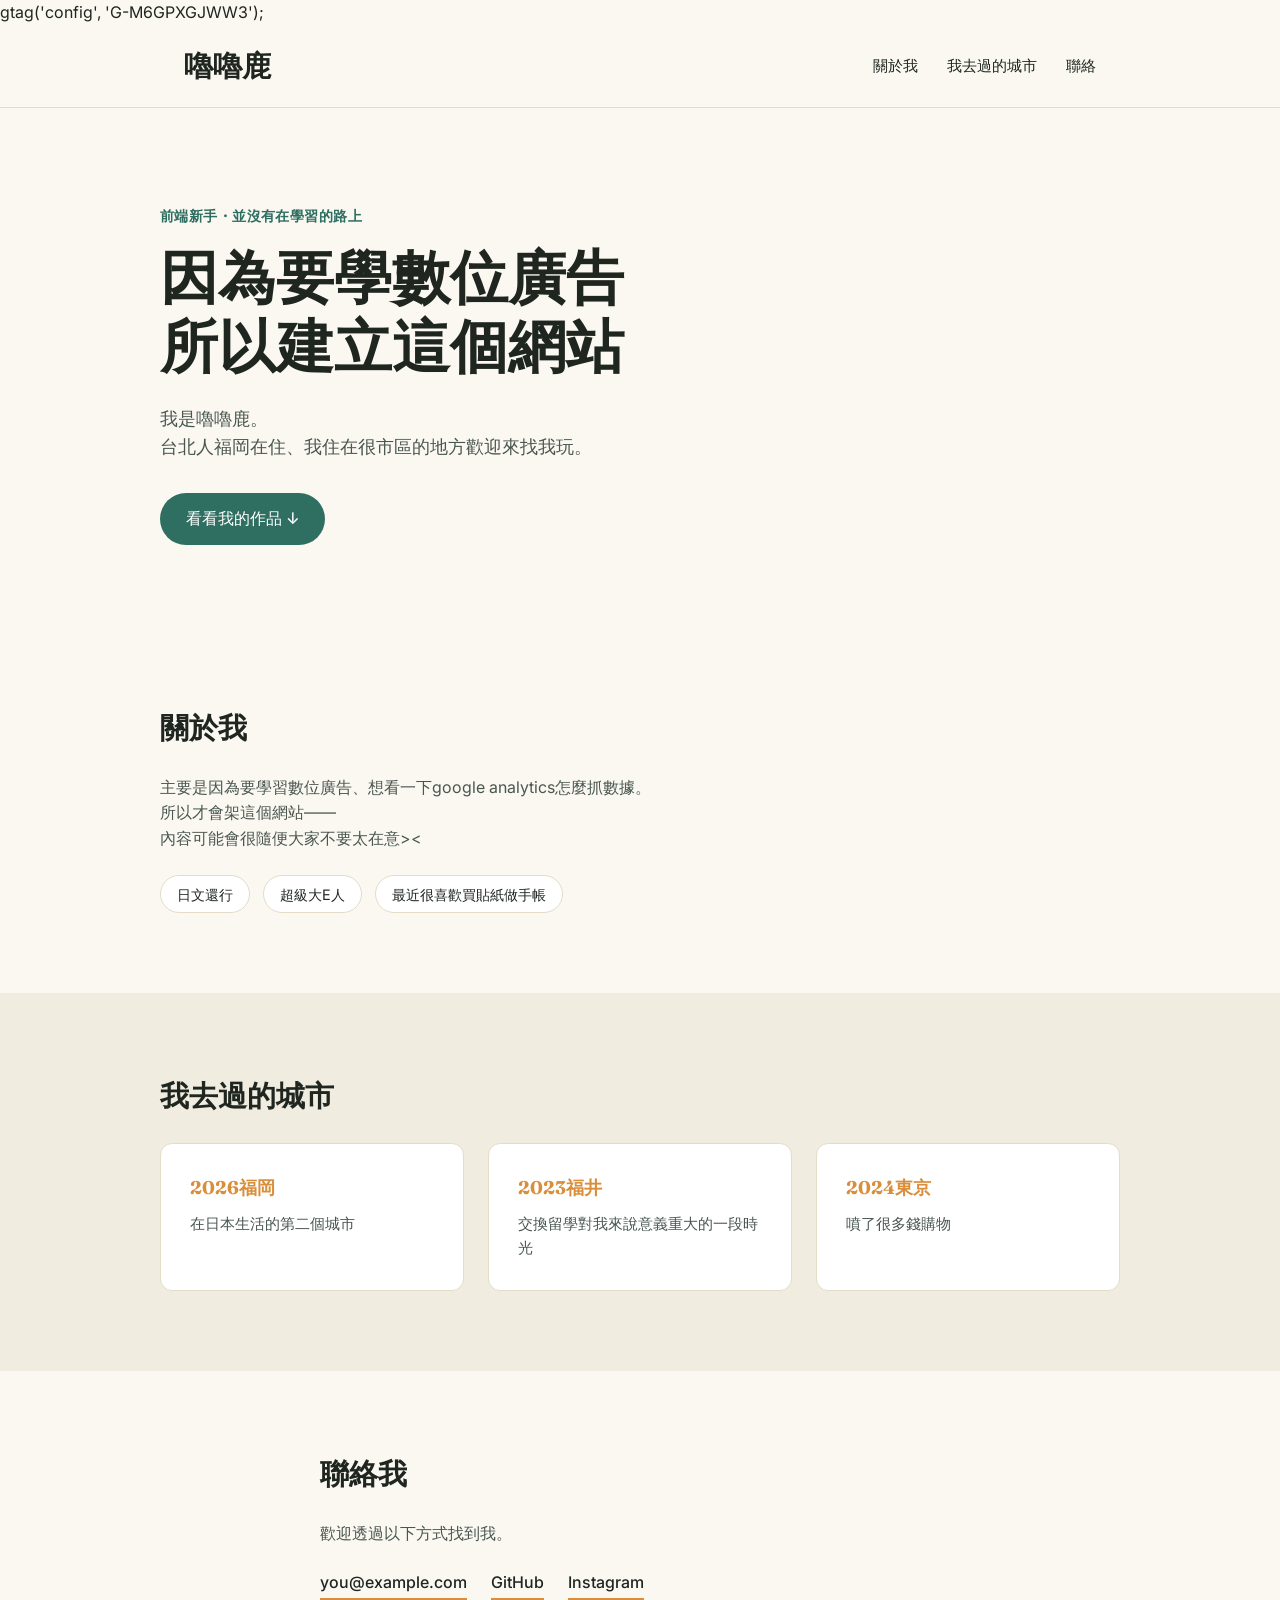
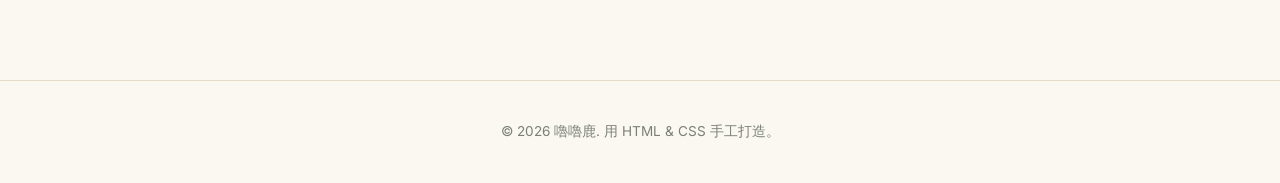
==== index.html @ cd76aa34 "Update index.html" ====
<!DOCTYPE html>
<!-- 
  這是一個「個人作品集」網站的範例。
  每個區塊都有註解說明「這是什麼」跟「為什麼這樣寫」,
  你可以直接改文字內容,先不用管 CSS 怎麼運作。
-->
<html lang="zh-Hant">
<head>
  <meta charset="UTF-8">
  <!-- viewport 這行讓網站在手機上也能正常縮放,幾乎每個網站都要加 -->
  
  <!-- Google tag (gtag.js) -->
<script async src="https://www.googletagmanager.com/gtag/js?id=G-M6GPXGJWW3"></script>
<script>
  window.dataLayer = window.dataLayer || [];
  function gtag(){dataLayer.push(arguments);}
  gtag('js', new Date());

  <!-- Google Tag Manager -->
<script>(function(w,d,s,l,i){w[l]=w[l]||[];w[l].push({'gtm.start':
new Date().getTime(),event:'gtm.js'});var f=d.getElementsByTagName(s)[0],
j=d.createElement(s),dl=l!='dataLayer'?'&l='+l:'';j.async=true;j.src=
'https://www.googletagmanager.com/gtm.js?id='+i+dl;f.parentNode.insertBefore(j,f);
})(window,document,'script','dataLayer','GTM-KRPF23CX');</script>
<!-- End Google Tag Manager -->

  gtag('config', 'G-M6GPXGJWW3');
</script>
  
  
  <meta name="viewport" content="width=device-width, initial-scale=1.0">
  <title>嚕嚕鹿 | 為了做一個網站所以做了這個網站</title>

  <!-- 從 Google Fonts 載入兩套字型:一套當標題用、一套當內文用 -->
  <link rel="preconnect" href="https://fonts.googleapis.com">
  <link href="https://fonts.googleapis.com/css2?family=Fraunces:opsz,wght@9..144,500;9..144,600&family=Inter:wght@400;500;600&display=swap" rel="stylesheet">

  <!-- 連結到外部的 CSS 檔案,負責控制外觀 -->
  <link rel="stylesheet" href="style.css">
</head>
<body>
  <!-- Google Tag Manager (noscript) -->
<noscript><iframe src="https://www.googletagmanager.com/ns.html?id=GTM-KRPF23CX"
height="0" width="0" style="display:none;visibility:hidden"></iframe></noscript>
<!-- End Google Tag Manager (noscript) -->

  <!-- ============ 導覽列 ============ -->
  <header class="nav">
    <div class="nav-inner">
      <span class="nav-logo">嚕嚕鹿</span>
      <nav class="nav-links">
        <a href="#about">關於我</a>
        <a href="#projects">我去過的城市</a>
        <a href="#contact">聯絡</a>
      </nav>
    </div>
  </header>

  <!-- ============ Hero 區塊(網站最上方的主視覺) ============ -->
  <section class="hero">
    <div class="hero-inner">
      <p class="hero-eyebrow">前端新手・並沒有在學習的路上</p>
      <h1 class="hero-title">
        因為要學數位廣告<br>
        所以建立這個網站
      </h1>
      <p class="hero-sub">
        我是嚕嚕鹿。<br>
        台北人福岡在住、我住在很市區的地方歡迎來找我玩。
      </p>
      <a href="#projects" class="hero-cta">看看我的作品 ↓</a>
    </div>
  </section>

  <!-- ============ 關於我 ============ -->
  <section id="about" class="section">
    <div class="section-inner">
      <h2 class="section-title">關於我</h2>
      <p class="section-text">
        主要是因為要學習數位廣告、想看一下google analytics怎麼抓數據。<br>
        所以才會架這個網站——<br>
        內容可能會很隨便大家不要太在意><
      </p>
      <ul class="skills">
        <li>日文還行</li>
        <li>超級大E人</li>
        <li>最近很喜歡買貼紙做手帳</li>
      </ul>
    </div>
  </section>

  <!-- ============ 作品區塊 ============ -->
  <section id="projects" class="section section-alt">
    <div class="section-inner">
      <h2 class="section-title">我去過的城市</h2>

      <!-- 每一張卡片代表一個作品,之後可以直接複製這一整塊來新增作品 -->
      <div class="project-grid">

        <article class="project-card">
          <h3>2026福岡</h3>
          <p>在日本生活的第二個城市</p>
        </article>

        <article class="project-card">
          <h3>2023福井</h3>
          <p>交換留學對我來說意義重大的一段時光</p></p>
        </article>

        <article class="project-card">
          <h3>2024東京</h3>
          <p>噴了很多錢購物</p>
        </article>

      </div>
    </div>
  </section>

  <!-- ============ 聯絡方式 ============ -->
  <section id="contact" class="section">
    <div class="section-inner section-inner-narrow">
      <h2 class="section-title">聯絡我</h2>
      <p class="section-text">
        歡迎透過以下方式找到我。
      </p>
      <div class="contact-links">
        <a href="mailto:you@example.com">you@example.com</a>
        <a href="https://github.com/yourname" target="_blank" rel="noopener">GitHub</a>
        <a href="https://www.instagram.com/_luluen/"target="_blank" rel="noopener">Instagram</a>
      </div>
    </div>
  </section>

  <footer class="footer">
    <p>&copy; 2026 嚕嚕鹿. 用 HTML &amp; CSS 手工打造。</p>
  </footer>

</body>
</html>
---- style.css ----
/* ============================================
   設計參數 (design tokens)
   全部集中寫在這裡,之後想換整體配色,
   只需要改這幾行,不用滿頁去找顏色代碼。
   ============================================ */
:root {
  --color-bg: #FBF8F2;        /* 頁面背景色:溫暖的米白 */
  --color-ink: #1F2620;       /* 主要文字色:深墨綠,比純黑柔和 */
  --color-primary: #2F6F62;   /* 主色:沉穩的墨綠,用在深色區塊 */
  --color-accent: #D98E3B;    /* 強調色:芥末黃橘,用在按鈕、重點文字 */
  --color-line: #E4DCC8;      /* 分隔線/邊框的淺色 */

  --font-display: 'Fraunces', Georgia, serif;   /* 標題用的襯線字體,較有個性 */
  --font-body: 'Inter', -apple-system, sans-serif; /* 內文用的無襯線字體,好閱讀 */

  --max-width: 960px; /* 內容區塊的最大寬度,避免螢幕太寬時字排太長 */
}

/* ============================================
   基礎重置
   瀏覽器預設的邊界、字型不一致,先統一清掉
   ============================================ */
* {
  margin: 0;
  padding: 0;
  box-sizing: border-box; /* 讓 padding 不會撐大元素的實際寬度 */
}

html {
  scroll-behavior: smooth; /* 點導覽列連結時,平滑捲動而不是瞬間跳過去 */
}

body {
  font-family: var(--font-body);
  color: var(--color-ink);
  background: var(--color-bg);
  line-height: 1.6;
}

a {
  color: inherit;
  text-decoration: none;
}

ul {
  list-style: none;
}

/* ============================================
   導覽列
   ============================================ */
.nav {
  position: sticky; /* 往下捲動時,導覽列會黏在畫面最上方 */
  top: 0;
  background: var(--color-bg);
  border-bottom: 1px solid var(--color-line);
  z-index: 10;
}

.nav-inner {
  max-width: var(--max-width);
  margin: 0 auto;
  padding: 1.1rem 1.5rem;
  display: flex;
  justify-content: space-between;
  align-items: center;
}

.nav-logo {
  font-family: var(--font-display);
  font-weight: 600;
  font-size: 1.8rem;
}

.nav-links {
  display: flex;
  gap: 1.8rem;
  font-size: 0.95rem;
}

.nav-links a:hover {
  color: var(--color-primary);
}

/* ============================================
   Hero 區塊(首屏主視覺)
   ============================================ */
.hero {
  padding: 6rem 1.5rem 5rem;
}

.hero-inner {
  max-width: var(--max-width);
  margin: 0 auto;
}

.hero-eyebrow {
  color: var(--color-primary);
  font-weight: 600;
  font-size: 0.9rem;
  letter-spacing: 0.03em;
  margin-bottom: 1rem;
}

.hero-title {
  font-family: var(--font-display);
  font-size: clamp(2.2rem, 5vw, 3.6rem); /* 字體大小會隨螢幕寬度自動縮放 */
  font-weight: 600;
  line-height: 1.2;
  margin-bottom: 1.5rem;
}

.hero-sub {
  max-width: 32rem;
  font-size: 1.1rem;
  color: #4A5750;
  margin-bottom: 2rem;
}

.hero-cta {
  display: inline-block;
  background: var(--color-primary);
  color: #fff;
  padding: 0.8rem 1.6rem;
  border-radius: 999px; /* 999px 會讓角變成完全的圓弧,做成膠囊形按鈕 */
  font-weight: 500;
  transition: transform 0.15s ease, background 0.15s ease;
}

.hero-cta:hover {
  background: #255950;
  transform: translateY(-2px); /* 滑鼠移過去時,按鈕輕微往上浮動 */
}

/* ============================================
   一般區塊(關於我 / 旅遊 / 聯絡)共用樣式
   ============================================ */
.section {
  padding: 5rem 1.5rem;
}

/* section-alt 用來讓「旅遊」區塊的背景跟其他區塊做出區隔 */
.section-alt {
  background: #F1ECE0;
}

.section-inner {
  max-width: var(--max-width);
  margin: 0 auto;
}

.section-inner-narrow {
  max-width: 40rem; /* 聯絡區塊內容較少,寬度縮窄讓排版更緊湊 */
}

.section-title {
  font-family: var(--font-display);
  font-size: 1.8rem;
  font-weight: 600;
  margin-bottom: 1.5rem;
}

.section-text {
  max-width: 38rem;
  color: #4A5750;
  margin-bottom: 1.5rem;
}

/* ============================================
   關於我：技能標籤
   ============================================ */
.skills {
  display: flex;
  gap: 0.8rem;
  flex-wrap: wrap;
}

.skills li {
  background: #fff;
  border: 1px solid var(--color-line);
  padding: 0.4rem 1rem;
  border-radius: 999px;
  font-size: 0.9rem;
}

/* ============================================
   旅遊卡片
   ============================================ */
.project-grid {
  display: grid;
  grid-template-columns: repeat(auto-fit, minmax(240px, 1fr)); /* 螢幕變窄時自動改成一欄 */
  gap: 1.5rem;
}

.project-card {
  background: #fff;
  border: 1px solid var(--color-line);
  border-radius: 12px;
  padding: 1.8rem;
  transition: box-shadow 0.15s ease;
}

.project-card:hover {
  box-shadow: 0 8px 24px rgba(31, 38, 32, 0.08);
}

.project-card h3 {
  font-family: var(--font-display);
  font-size: 1.15rem;
  margin-bottom: 0.6rem;
  color: var(--color-accent);
}

.project-card p {
  font-size: 0.95rem;
  color: #4A5750;
}

/* ============================================
   聯絡方式
   ============================================ */
.contact-links {
  display: flex;
  gap: 1.5rem;
  font-weight: 500;
}

.contact-links a {
  border-bottom: 2px solid var(--color-accent);
  padding-bottom: 2px;
}

.contact-links a:hover {
  color: var(--color-primary);
  border-color: var(--color-primary);
}

/* ============================================
   頁尾
   ============================================ */
.footer {
  text-align: center;
  padding: 2.5rem 1.5rem;
  color: #7A8078;
  font-size: 0.85rem;
  border-top: 1px solid var(--color-line);
}

/* ============================================
   手機版微調
   ============================================ */
@media (max-width: 600px) {
  .nav-links {
    gap: 1rem;
    font-size: 0.85rem;
  }
  .hero {
    padding: 4rem 1.2rem 3rem;
  }
}
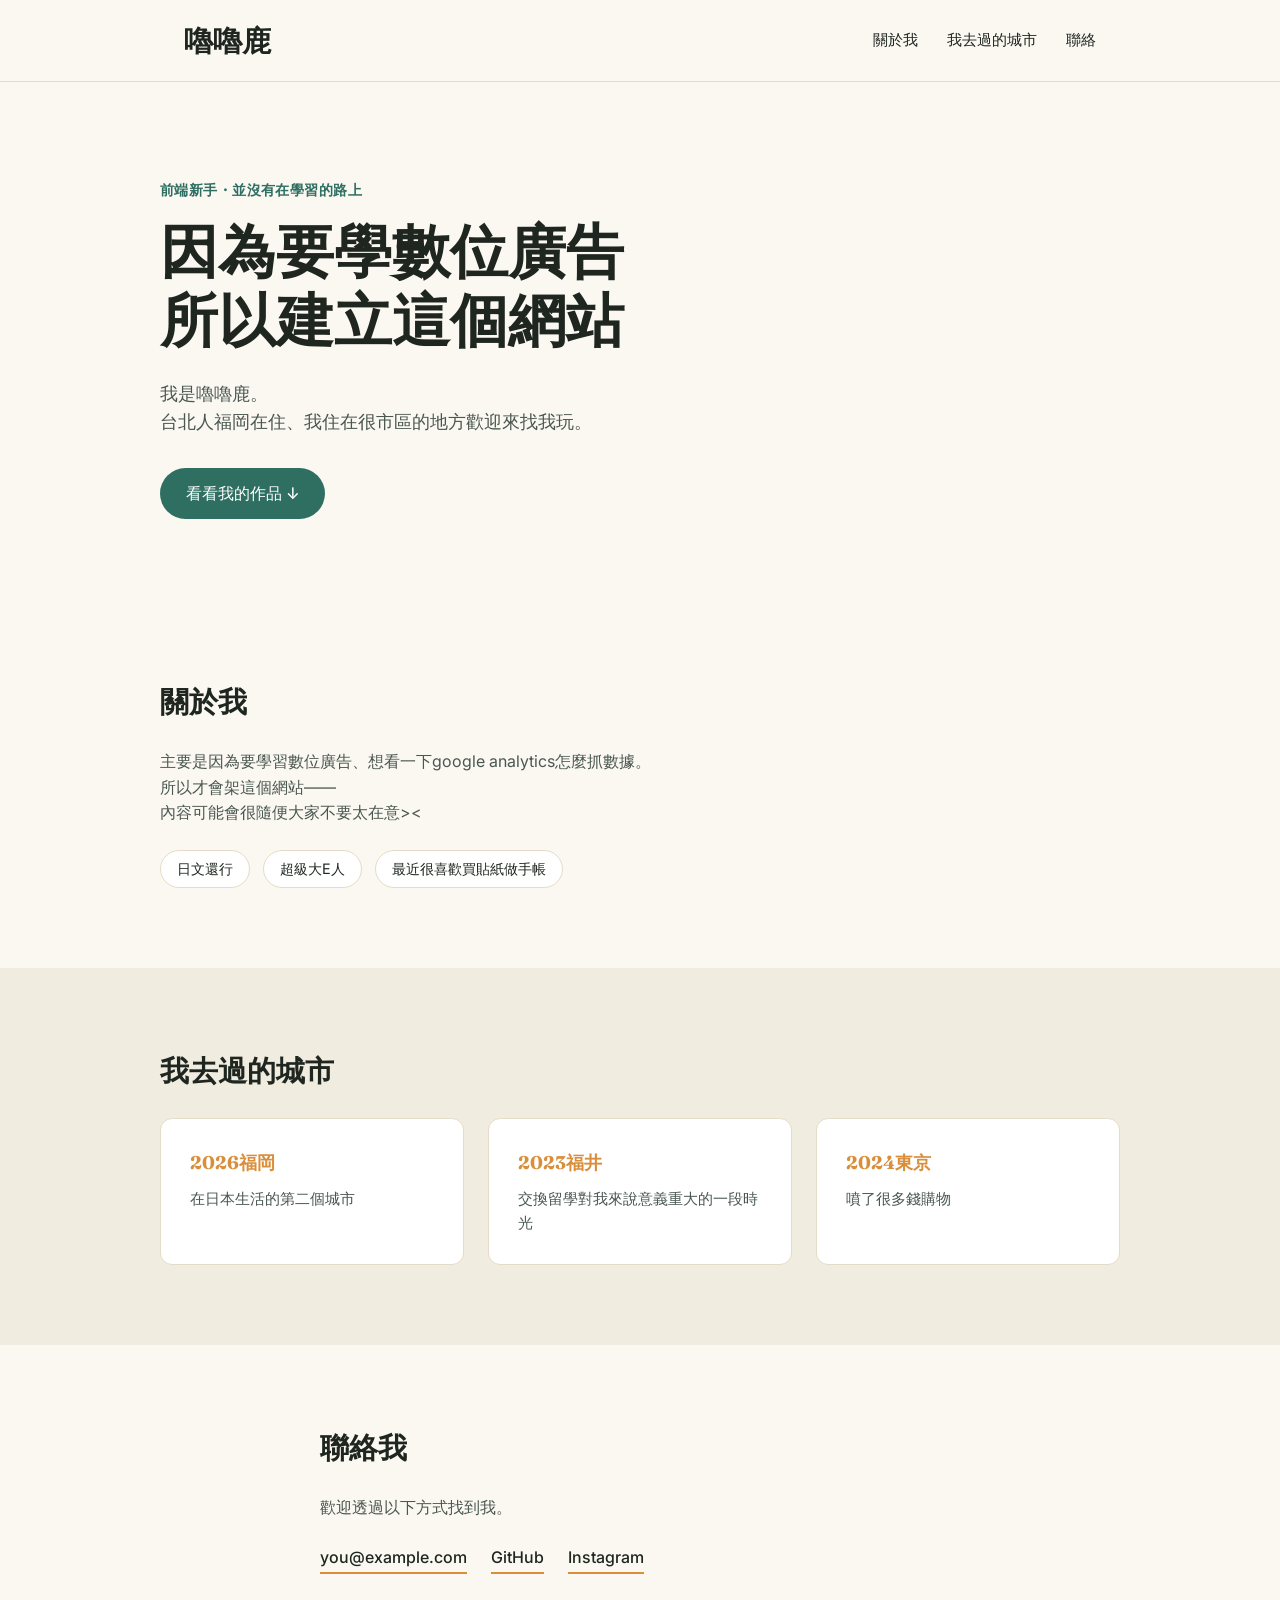
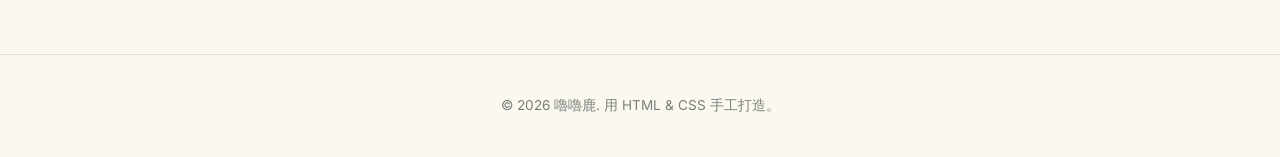
==== commit f69e50b7: "Update index.html" ====
--- a/index.html
+++ b/index.html
@@ -16,6 +16,11 @@
   function gtag(){dataLayer.push(arguments);}
   gtag('js', new Date());
 
+  gtag('config', 'G-M6GPXGJWW3');
+</script>
+
+
+  
   <!-- Google Tag Manager -->
 <script>(function(w,d,s,l,i){w[l]=w[l]||[];w[l].push({'gtm.start':
 new Date().getTime(),event:'gtm.js'});var f=d.getElementsByTagName(s)[0],
@@ -24,8 +29,7 @@
 })(window,document,'script','dataLayer','GTM-KRPF23CX');</script>
 <!-- End Google Tag Manager -->
 
-  gtag('config', 'G-M6GPXGJWW3');
-</script>
+  
   
   
   <meta name="viewport" content="width=device-width, initial-scale=1.0">
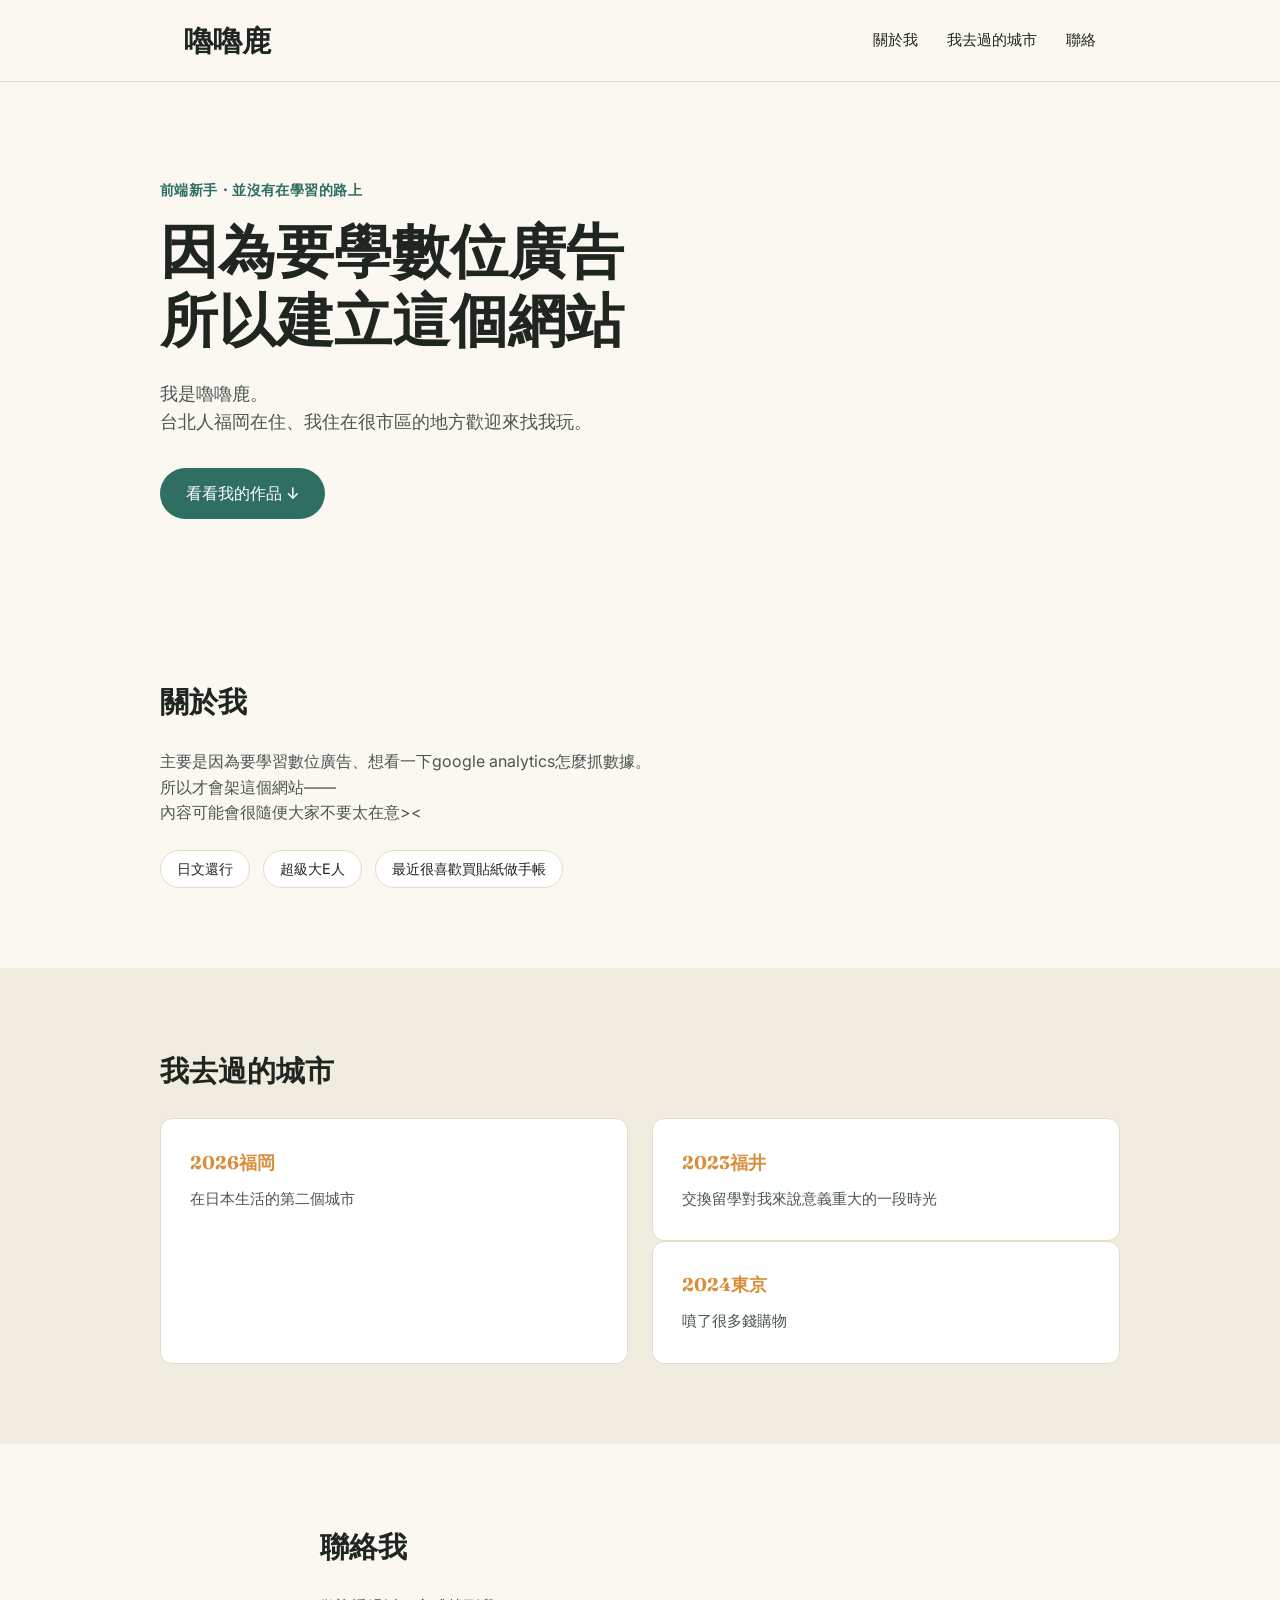
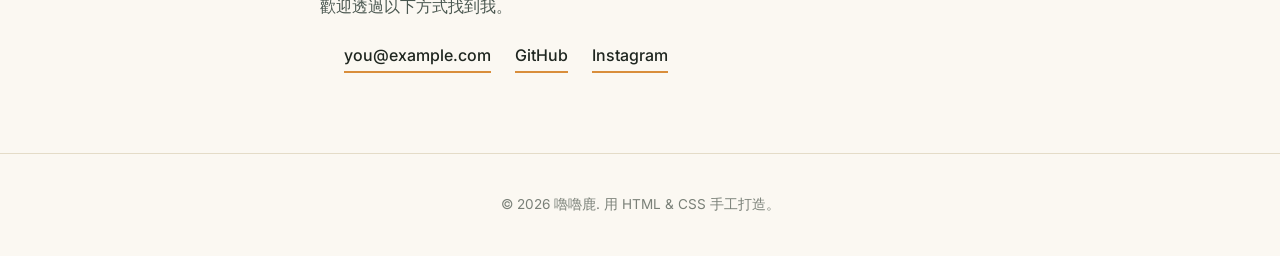
==== commit 49e05e45: "Update index.html" ====
--- a/index.html
+++ b/index.html
@@ -51,7 +51,9 @@
   <!-- ============ 導覽列 ============ -->
   <header class="nav">
     <div class="nav-inner">
+      <a href="https://luluen1002.github.io/-/">
       <span class="nav-logo">嚕嚕鹿</span>
+    </a>
       <nav class="nav-links">
         <a href="#about">關於我</a>
         <a href="#projects">我去過的城市</a>
@@ -102,7 +104,7 @@
       <div class="project-grid">
 
         <article class="project-card">
-          <h3>2026福岡</h3>
+          <h3><a href="travelpages-0.html">2026福岡</h3>
           <p>在日本生活的第二個城市</p>
         </article>
 
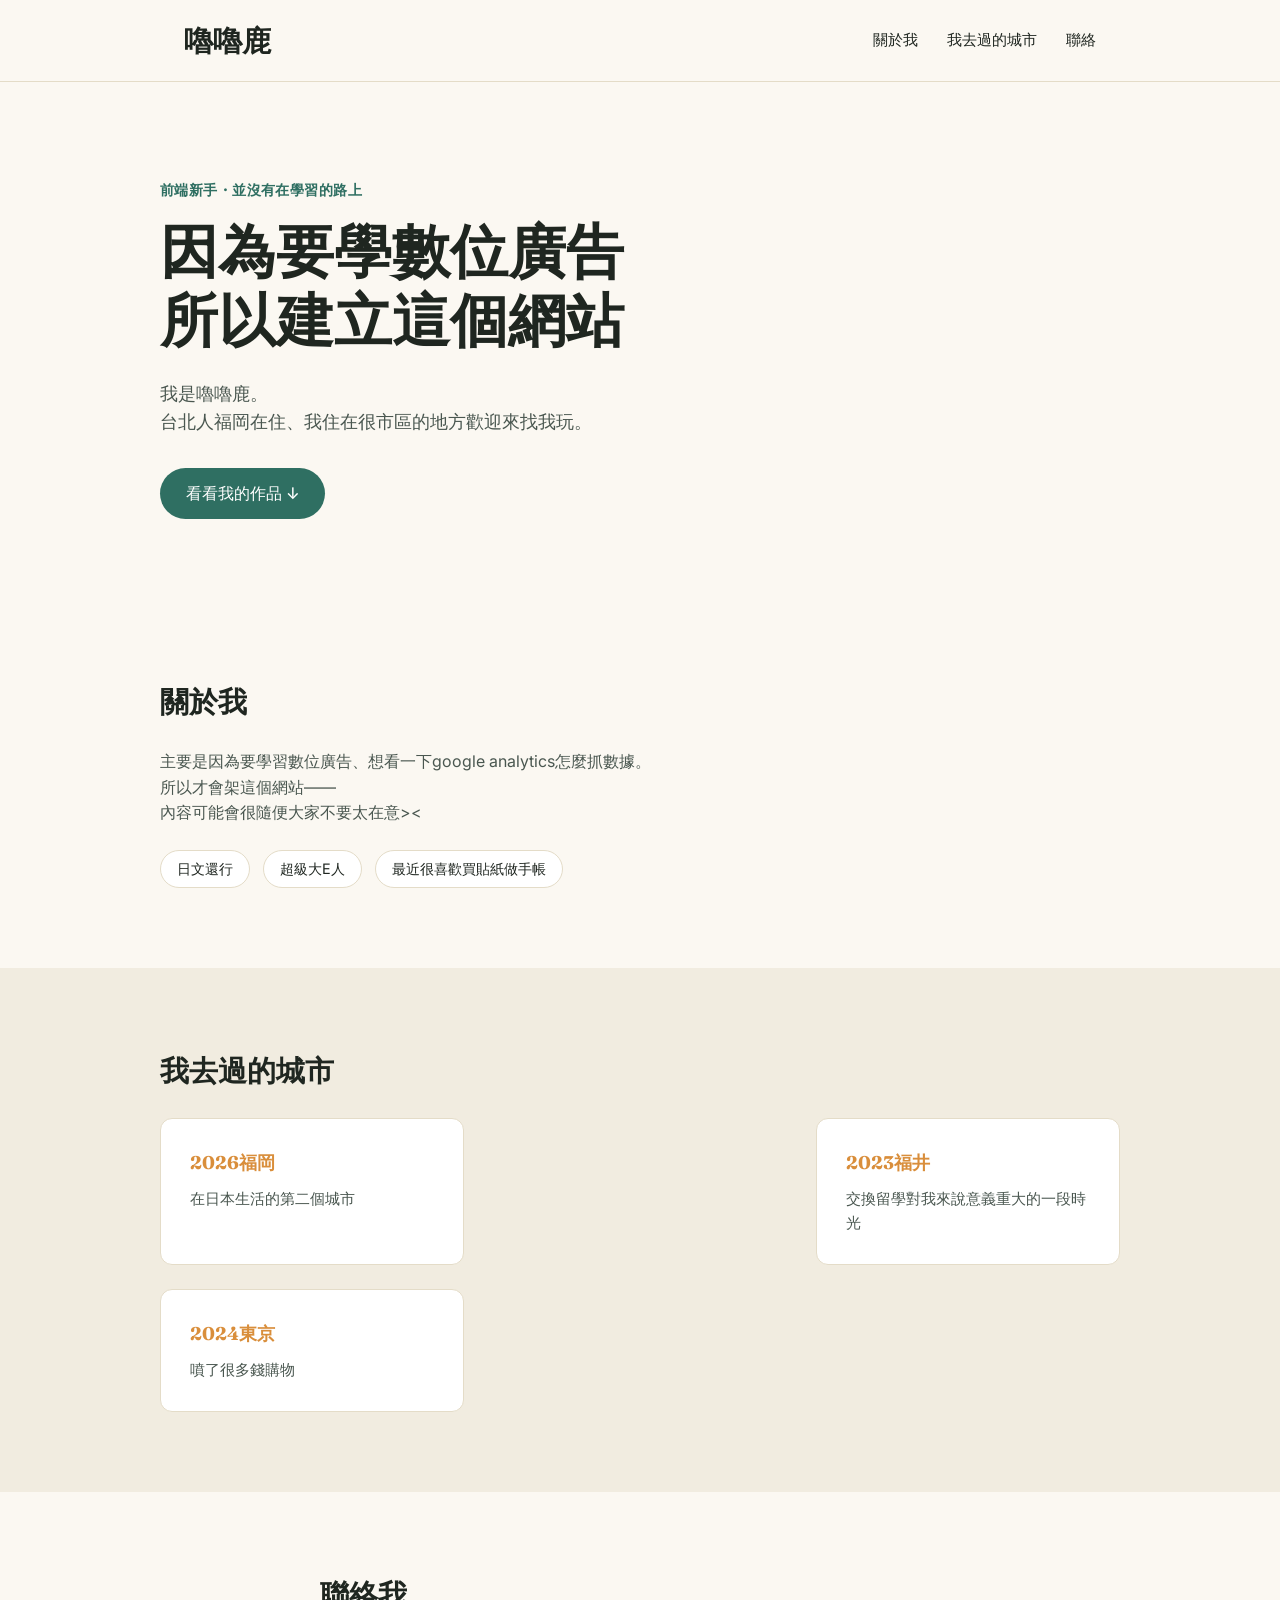
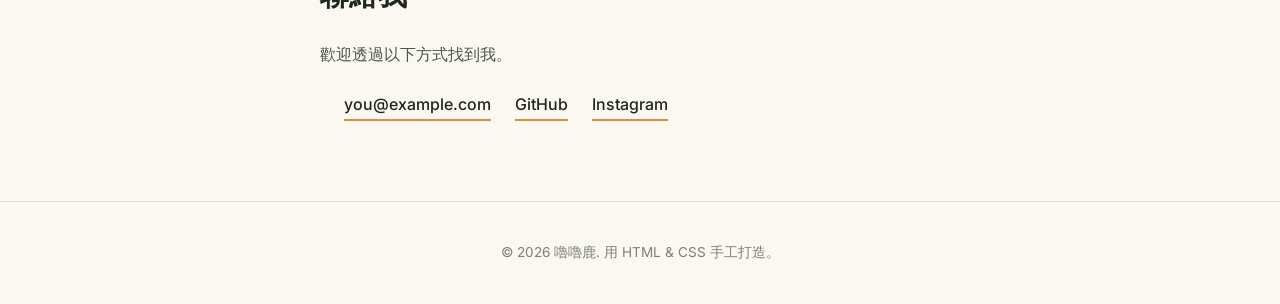
==== commit 504338e2: "Update index.html" ====
--- a/index.html
+++ b/index.html
@@ -109,7 +109,7 @@
         </article>
 
         <article class="project-card">
-          <h3>2023福井</h3>
+          <h3><a href="travelpages-1.html">2023福井</h3>
           <p>交換留學對我來說意義重大的一段時光</p></p>
         </article>
 
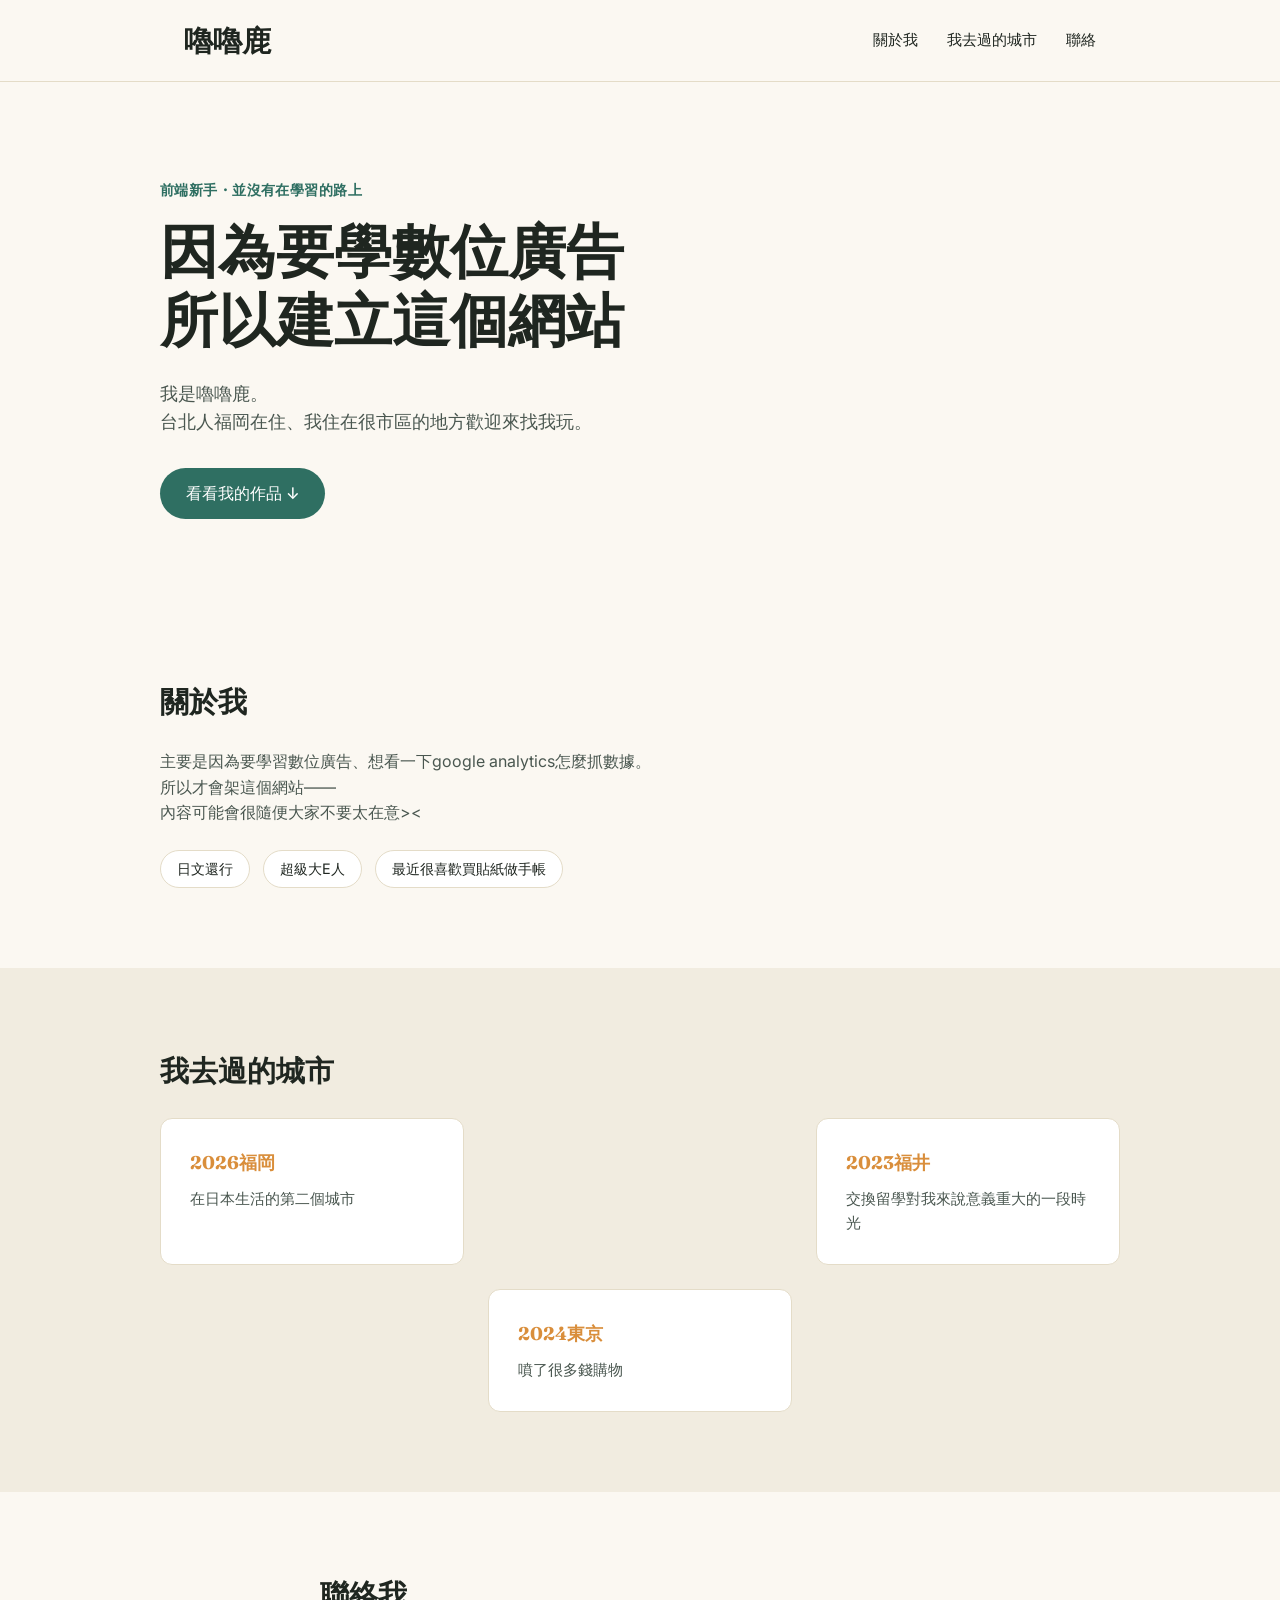
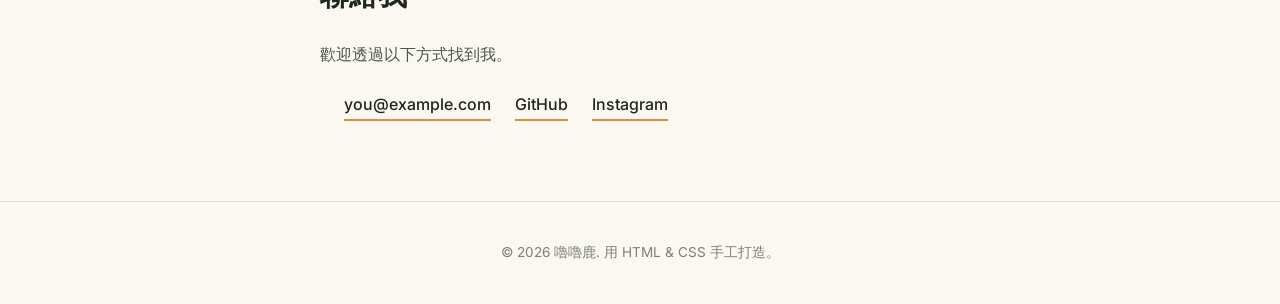
==== commit 62d66d3b: "Update index.html" ====
--- a/index.html
+++ b/index.html
@@ -114,7 +114,7 @@
         </article>
 
         <article class="project-card">
-          <h3>2024東京</h3>
+          <h3><a href="travelpages-tokyo.html">2024東京</h3>
           <p>噴了很多錢購物</p>
         </article>
 
